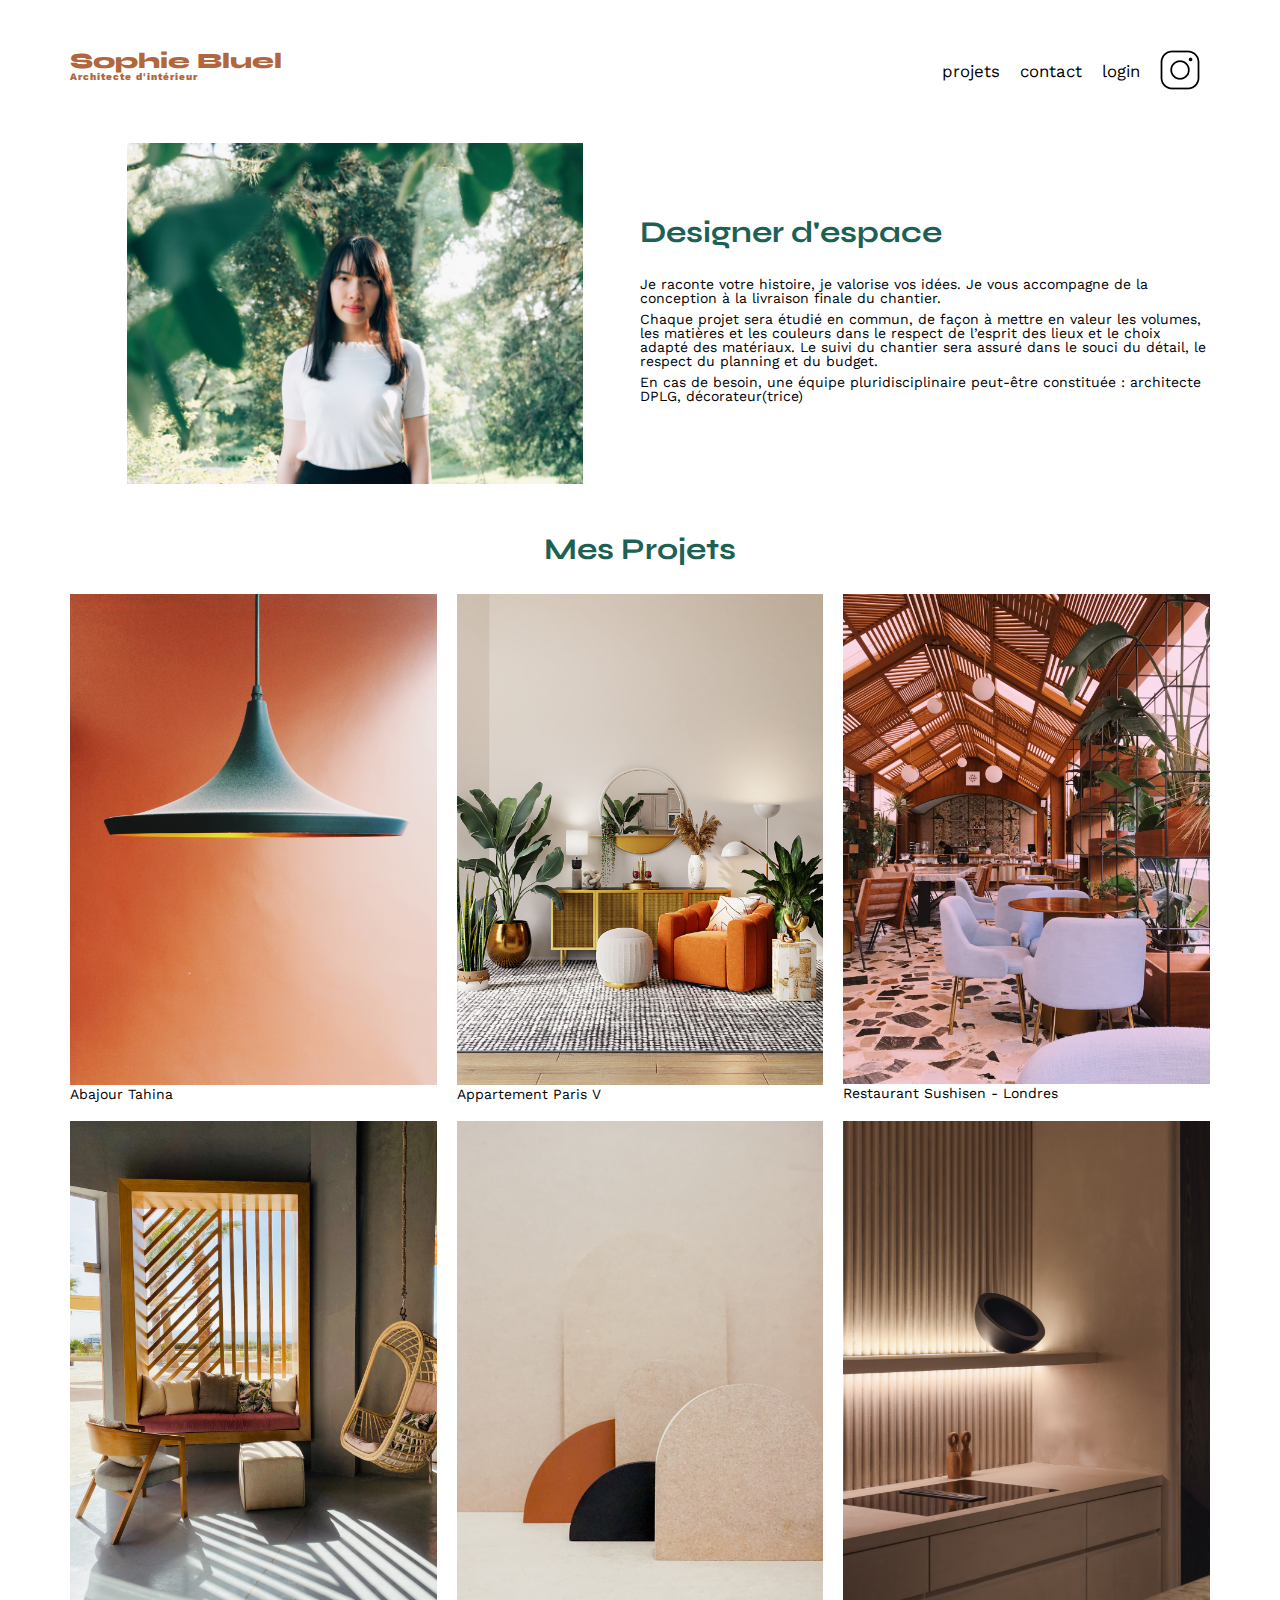
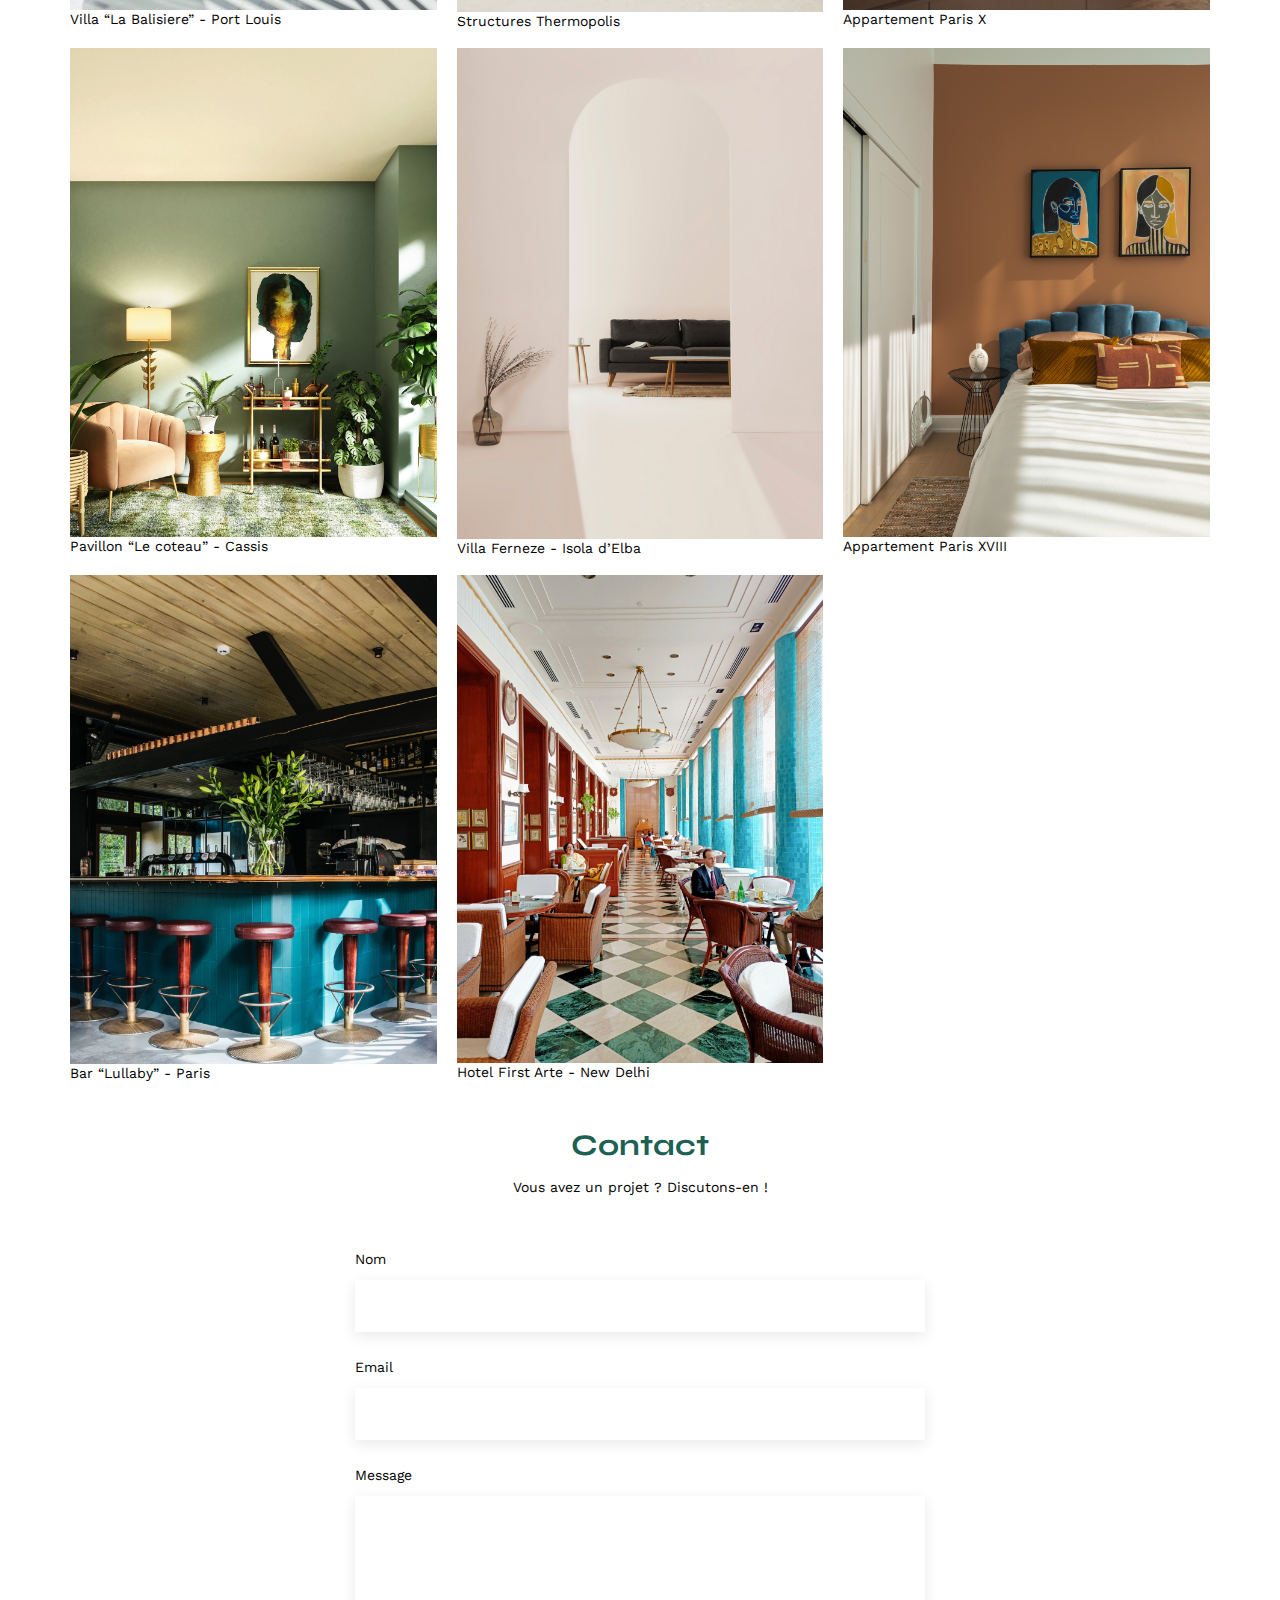
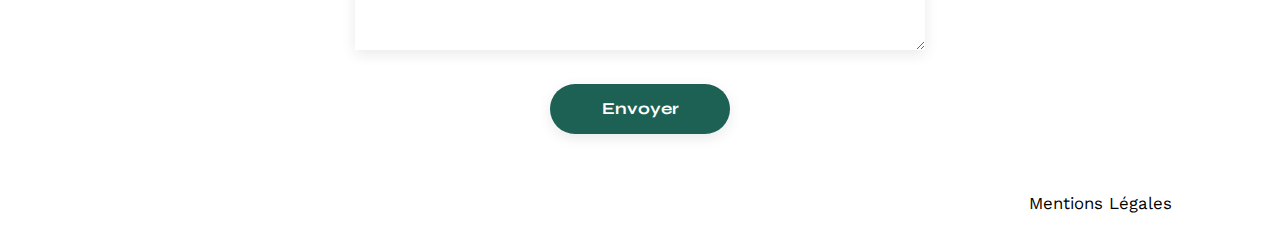
==== FrontEnd/index.html @ 3df74bb8 "Adding the base of the front-end and back-end code to remote repository" ====
<!DOCTYPE html>
<html lang="fr">
<head>
	<meta charset="UTF-8">
	<title>Sophie Bluel - Architecte d'intérieur</title>
	<meta name="viewport" content="width=device-width, initial-scale=1.0">
	<link rel="preconnect" href="https://fonts.googleapis.com">
	<link rel="preconnect" href="https://fonts.gstatic.com" crossorigin>
	<link href="https://fonts.googleapis.com/css2?family=Syne:wght@700;800&family=Work+Sans&display=swap" rel="stylesheet">
	<meta name="description" content="">
	<link rel="stylesheet" href="./assets/style.css">
</head>
<body>
<header>
	<h1>Sophie Bluel <span>Architecte d'intérieur</span></h1>
	<nav>
		<ul>
			<li>projets</li>
			<li>contact</li>
			<li>login</li>
			<li><img src="./assets/icons/instagram.png" alt="Instagram"></li>
		</ul>
	</nav>
</header>
<main>
	<section id="introduction">
		<figure>
			<img src="./assets/images/sophie-bluel.png" alt="">
		</figure>
		<article>
			<h2>Designer d'espace</h2>
			<p>Je raconte votre histoire, je valorise vos idées. Je vous accompagne de la conception à la livraison finale du chantier.</p>
			<p>Chaque projet sera étudié en commun, de façon à mettre en valeur les volumes, les matières et les couleurs dans le respect de l’esprit des lieux et le choix adapté des matériaux. Le suivi du chantier sera assuré dans le souci du détail, le respect du planning et du budget.</p>
			<p>En cas de besoin, une équipe pluridisciplinaire peut-être constituée : architecte DPLG, décorateur(trice)</p>
		</article>
	</section>
	<section id="portfolio">
		<h2>Mes Projets</h2>
		<div class="gallery">
			<figure>
				<img src="assets/images/abajour-tahina.png" alt="Abajour Tahina">
				<figcaption>Abajour Tahina</figcaption>
			</figure>
			<figure>
				<img src="assets/images/appartement-paris-v.png" alt="Appartement Paris V">
				<figcaption>Appartement Paris V</figcaption>
			</figure>
			<figure>
				<img src="assets/images/restaurant-sushisen-londres.png" alt="Restaurant Sushisen - Londres">
				<figcaption>Restaurant Sushisen - Londres</figcaption>
			</figure>
			<figure>
				<img src="assets/images/la-balisiere.png" alt="Villa “La Balisiere” - Port Louis">
				<figcaption>Villa “La Balisiere” - Port Louis</figcaption>
			</figure>
			<figure>
				<img src="assets/images/structures-thermopolis.png" alt="Structures Thermopolis">
				<figcaption>Structures Thermopolis</figcaption>
			</figure>
			<figure>
				<img src="assets/images/appartement-paris-x.png" alt="Appartement Paris X">
				<figcaption>Appartement Paris X</figcaption>
			</figure>
			<figure>
				<img src="assets/images/le-coteau-cassis.png" alt="Pavillon “Le coteau” - Cassis">
				<figcaption>Pavillon “Le coteau” - Cassis</figcaption>
			</figure>
			<figure>
				<img src="assets/images/villa-ferneze.png" alt="Villa Ferneze - Isola d’Elba">
				<figcaption>Villa Ferneze - Isola d’Elba</figcaption>
			</figure>
			<figure>
				<img src="assets/images/appartement-paris-xviii.png" alt="Appartement Paris XVIII">
				<figcaption>Appartement Paris XVIII</figcaption>
			</figure>
			<figure>
				<img src="assets/images/bar-lullaby-paris.png" alt="Bar “Lullaby” - Paris">
				<figcaption>Bar “Lullaby” - Paris</figcaption>
			</figure>
			<figure>
				<img src="assets/images/hotel-first-arte-new-delhi.png" alt="Hotel First Arte - New Delhi">
				<figcaption>Hotel First Arte - New Delhi</figcaption>
			</figure>
		</div>
	</section>
	<section id="contact">
		<h2>Contact</h2>
		<p>Vous avez un projet ? Discutons-en !</p>
		<form action="#" method="post">
			<label for="name">Nom</label>
			<input type="text" name="name" id="name">
			<label for="email">Email</label>
			<input type="email" name="email" id="email">
			<label for="message">Message</label>
			<textarea name="message" id="message" cols="30" rows="10"></textarea>
			<input type="submit" value="Envoyer">
		</form>
	</section>
</main>

<footer>
	<nav>
		<ul>
			<li>Mentions Légales</li>
		</ul>
	</nav>
</footer>
</body>
</html>
---- FrontEnd/assets/style.css ----
/* http://meyerweb.com/eric/tools/css/reset/
   v2.0 | 20110126
   License: none (public domain)
*/

html, body, div, span, applet, object, iframe,
h1, h2, h3, h4, h5, h6, p, blockquote, pre,
a, abbr, acronym, address, big, cite, code,
del, dfn, em, img, ins, kbd, q, s, samp,
small, strike, strong, sub, sup, tt, var,
b, u, i, center,
dl, dt, dd, ol, ul, li,
fieldset, form, label, legend,
table, caption, tbody, tfoot, thead, tr, th, td,
article, aside, canvas, details, embed,
figure, figcaption, footer, header, hgroup,
menu, nav, output, ruby, section, summary,
time, mark, audio, video {
	margin: 0;
	padding: 0;
	border: 0;
	font-size: 100%;
	font: inherit;
	vertical-align: baseline;
}
/* HTML5 display-role reset for older browsers */
article, aside, details, figcaption, figure,
footer, header, hgroup, menu, nav, section {
	display: block;
}
body {
	line-height: 1;
}
ol, ul {
	list-style: none;
}
blockquote, q {
	quotes: none;
}
blockquote:before, blockquote:after,
q:before, q:after {
	content: '';
	content: none;
}
table {
	border-collapse: collapse;
	border-spacing: 0;
}
/** end reset css**/
body {
	max-width: 1140px;
	margin:auto;
	font-family: 'Work Sans' ;
	font-size: 14px;
}
header {
	display: flex;
	justify-content: space-between;
	margin: 50px 0
}
section {
	margin: 50px 0
}

h1{
	display: flex;
	flex-direction: column;
	font-family: 'Syne';
	font-size: 22px;
	font-weight: 800;
	color: #B1663C
}

h1 > span {
	font-family: 'Work Sans';
	font-size:10px;
	letter-spacing: 0.1em;
;
}

h2{
	font-family: 'Syne';
	font-weight: 700;
	font-size: 30px;
	color: #1D6154
}
nav ul {
	display: flex;
	align-items: center;
	list-style-type: none;

}
nav li {
	padding: 0 10px;
	font-size: 1.2em;
}

li:hover {
	color: #B1663C;
}
#introduction {
	display: flex;
	align-items: center;
}
#introduction figure {
	flex: 1
}
#introduction img {
	display: block;
	margin: auto;
	width: 80%;
}

#introduction article {
	flex: 1
}
#introduction h2 {
	margin-bottom: 1em;
}

#introduction p {
	margin-bottom: 0.5em;
}
#portfolio h2 {
	text-align: center;
	margin-bottom: 1em;
}
.gallery {
	width: 100%;
	display: grid;
	grid-template-columns: 1fr 1fr 1fr;
	grid-column-gap: 20px;
	grid-row-gap: 20px;
}

.gallery img {
	width: 100%;

}
#contact {
	width: 50%;
margin: auto;
}
#contact > * {
	text-align: center;

}
#contact h2{
	margin-bottom: 20px;
}
#contact form {
	text-align: left;
	margin-top:30px;
	display: flex;
	flex-direction: column;
}

#contact input {
	height: 50px;
	font-size: 1.2em;
	border: none;
	box-shadow: 0px 4px 14px rgba(0, 0, 0, 0.09);
}
#contact label {
	margin: 2em 0 1em 0;
}
#contact textarea {
	border: none;
	box-shadow: 0px 4px 14px rgba(0, 0, 0, 0.09);
}

input[type="submit"]{
	font-family: 'Syne';
	font-weight: 700;
	color: white;
	background-color: #1D6154;
	margin : 2em auto ;
	width: 180px;
	text-align: center;
	border-radius: 60px ;
}

footer nav ul {
	display: flex;
	justify-content: flex-end;
	margin: 2em
}
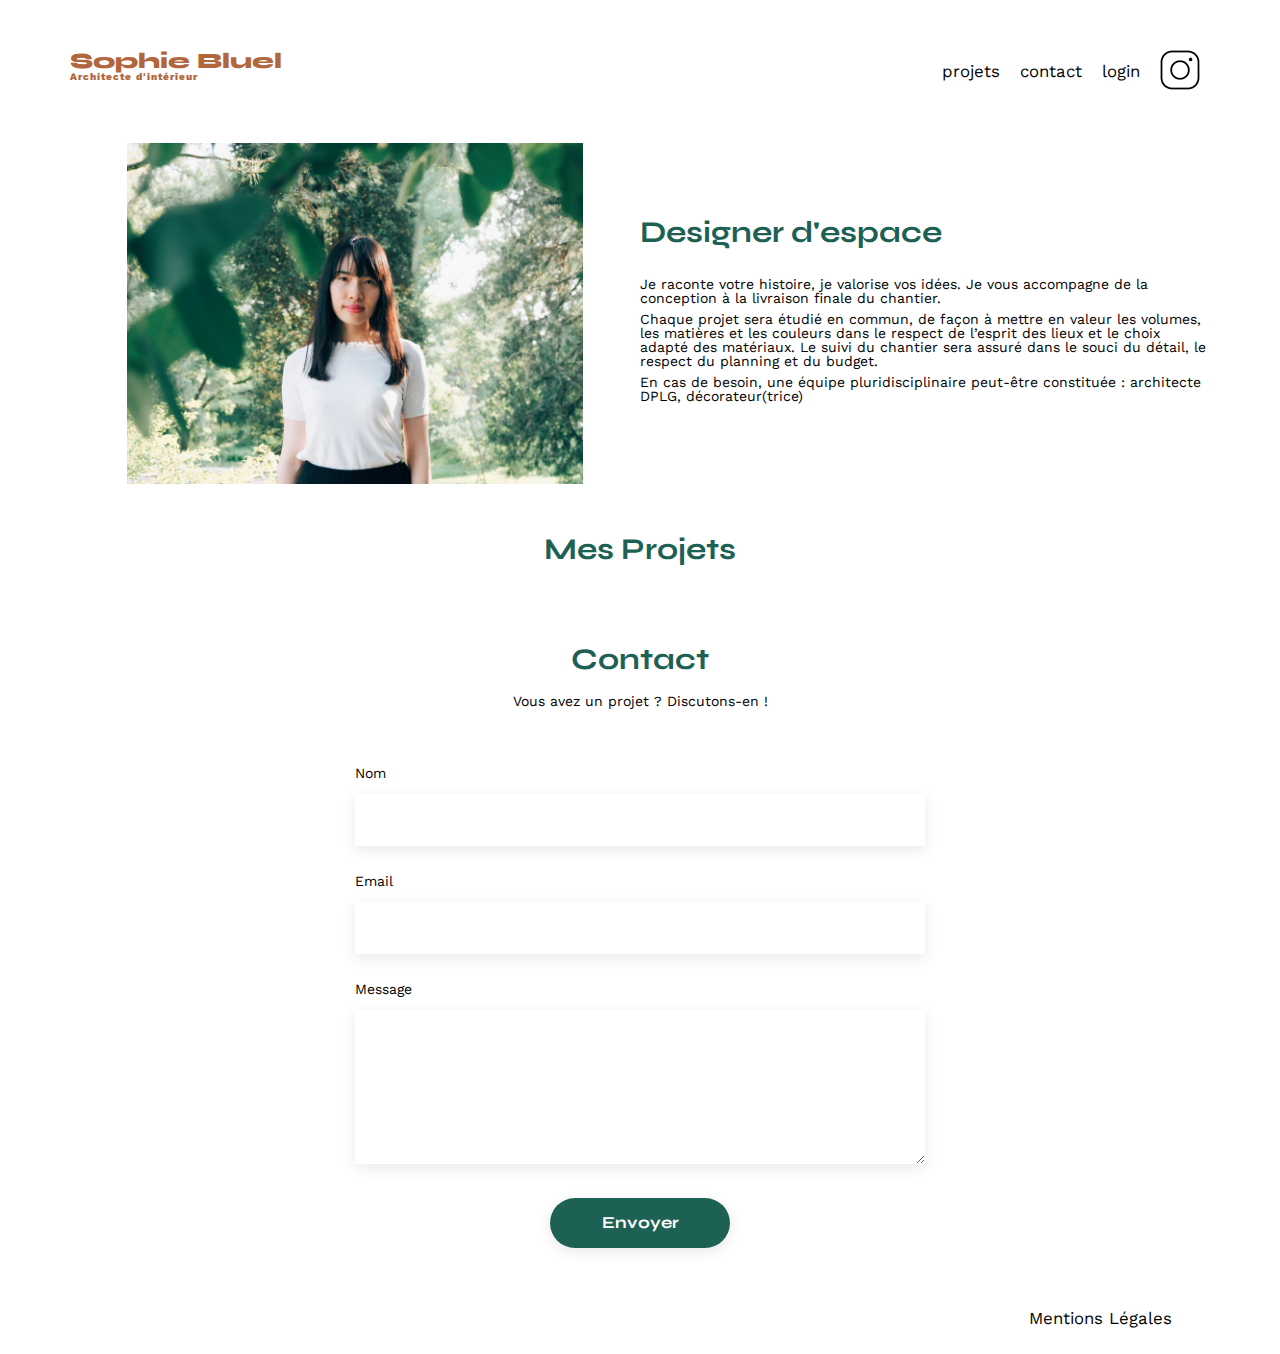
==== commit 4e57f8b7: "added main.js to show elements in gallery" ====
--- a/FrontEnd/index.html
+++ b/FrontEnd/index.html
@@ -1,109 +1,118 @@
 <!DOCTYPE html>
 <html lang="fr">
+
 <head>
 	<meta charset="UTF-8">
 	<title>Sophie Bluel - Architecte d'intérieur</title>
 	<meta name="viewport" content="width=device-width, initial-scale=1.0">
 	<link rel="preconnect" href="https://fonts.googleapis.com">
 	<link rel="preconnect" href="https://fonts.gstatic.com" crossorigin>
-	<link href="https://fonts.googleapis.com/css2?family=Syne:wght@700;800&family=Work+Sans&display=swap" rel="stylesheet">
+	<link href="https://fonts.googleapis.com/css2?family=Syne:wght@700;800&family=Work+Sans&display=swap"
+		rel="stylesheet">
 	<meta name="description" content="">
 	<link rel="stylesheet" href="./assets/style.css">
+	<script src="./main.js" defer></script>
 </head>
+
 <body>
-<header>
-	<h1>Sophie Bluel <span>Architecte d'intérieur</span></h1>
-	<nav>
-		<ul>
-			<li>projets</li>
-			<li>contact</li>
-			<li>login</li>
-			<li><img src="./assets/icons/instagram.png" alt="Instagram"></li>
-		</ul>
-	</nav>
-</header>
-<main>
-	<section id="introduction">
-		<figure>
-			<img src="./assets/images/sophie-bluel.png" alt="">
-		</figure>
-		<article>
-			<h2>Designer d'espace</h2>
-			<p>Je raconte votre histoire, je valorise vos idées. Je vous accompagne de la conception à la livraison finale du chantier.</p>
-			<p>Chaque projet sera étudié en commun, de façon à mettre en valeur les volumes, les matières et les couleurs dans le respect de l’esprit des lieux et le choix adapté des matériaux. Le suivi du chantier sera assuré dans le souci du détail, le respect du planning et du budget.</p>
-			<p>En cas de besoin, une équipe pluridisciplinaire peut-être constituée : architecte DPLG, décorateur(trice)</p>
-		</article>
-	</section>
-	<section id="portfolio">
-		<h2>Mes Projets</h2>
-		<div class="gallery">
+	<header>
+		<h1>Sophie Bluel <span>Architecte d'intérieur</span></h1>
+		<nav>
+			<ul>
+				<li>projets</li>
+				<li>contact</li>
+				<li>login</li>
+				<li><img src="./assets/icons/instagram.png" alt="Instagram"></li>
+			</ul>
+		</nav>
+	</header>
+	<main>
+		<section id="introduction">
 			<figure>
-				<img src="assets/images/abajour-tahina.png" alt="Abajour Tahina">
-				<figcaption>Abajour Tahina</figcaption>
+				<img src="./assets/images/sophie-bluel.png" alt="">
 			</figure>
-			<figure>
-				<img src="assets/images/appartement-paris-v.png" alt="Appartement Paris V">
-				<figcaption>Appartement Paris V</figcaption>
-			</figure>
-			<figure>
-				<img src="assets/images/restaurant-sushisen-londres.png" alt="Restaurant Sushisen - Londres">
-				<figcaption>Restaurant Sushisen - Londres</figcaption>
-			</figure>
-			<figure>
-				<img src="assets/images/la-balisiere.png" alt="Villa “La Balisiere” - Port Louis">
-				<figcaption>Villa “La Balisiere” - Port Louis</figcaption>
-			</figure>
-			<figure>
-				<img src="assets/images/structures-thermopolis.png" alt="Structures Thermopolis">
-				<figcaption>Structures Thermopolis</figcaption>
-			</figure>
-			<figure>
-				<img src="assets/images/appartement-paris-x.png" alt="Appartement Paris X">
-				<figcaption>Appartement Paris X</figcaption>
-			</figure>
-			<figure>
-				<img src="assets/images/le-coteau-cassis.png" alt="Pavillon “Le coteau” - Cassis">
-				<figcaption>Pavillon “Le coteau” - Cassis</figcaption>
-			</figure>
-			<figure>
-				<img src="assets/images/villa-ferneze.png" alt="Villa Ferneze - Isola d’Elba">
-				<figcaption>Villa Ferneze - Isola d’Elba</figcaption>
-			</figure>
-			<figure>
-				<img src="assets/images/appartement-paris-xviii.png" alt="Appartement Paris XVIII">
-				<figcaption>Appartement Paris XVIII</figcaption>
-			</figure>
-			<figure>
-				<img src="assets/images/bar-lullaby-paris.png" alt="Bar “Lullaby” - Paris">
-				<figcaption>Bar “Lullaby” - Paris</figcaption>
-			</figure>
-			<figure>
-				<img src="assets/images/hotel-first-arte-new-delhi.png" alt="Hotel First Arte - New Delhi">
-				<figcaption>Hotel First Arte - New Delhi</figcaption>
-			</figure>
-		</div>
-	</section>
-	<section id="contact">
-		<h2>Contact</h2>
-		<p>Vous avez un projet ? Discutons-en !</p>
-		<form action="#" method="post">
-			<label for="name">Nom</label>
-			<input type="text" name="name" id="name">
-			<label for="email">Email</label>
-			<input type="email" name="email" id="email">
-			<label for="message">Message</label>
-			<textarea name="message" id="message" cols="30" rows="10"></textarea>
-			<input type="submit" value="Envoyer">
-		</form>
-	</section>
-</main>
+			<article>
+				<h2>Designer d'espace</h2>
+				<p>Je raconte votre histoire, je valorise vos idées. Je vous accompagne de la conception à la livraison
+					finale du chantier.</p>
+				<p>Chaque projet sera étudié en commun, de façon à mettre en valeur les volumes, les matières et les
+					couleurs dans le respect de l’esprit des lieux et le choix adapté des matériaux. Le suivi du
+					chantier sera assuré dans le souci du détail, le respect du planning et du budget.</p>
+				<p>En cas de besoin, une équipe pluridisciplinaire peut-être constituée : architecte DPLG,
+					décorateur(trice)</p>
+			</article>
+		</section>
+		<section id="portfolio">
+			<h2>Mes Projets</h2>
+			<div class="gallery">
+				<!-- <figure>
+					<img src="assets/images/abajour-tahina.png" alt="Abajour Tahina">
+					<figcaption>Abajour Tahina</figcaption>
+				</figure>
+				<figure>
+					<img src="assets/images/appartement-paris-v.png" alt="Appartement Paris V">
+					<figcaption>Appartement Paris V</figcaption>
+				</figure>
+				<figure>
+					<img src="assets/images/restaurant-sushisen-londres.png" alt="Restaurant Sushisen - Londres">
+					<figcaption>Restaurant Sushisen - Londres</figcaption>
+				</figure>
+				<figure>
+					<img src="assets/images/la-balisiere.png" alt="Villa “La Balisiere” - Port Louis">
+					<figcaption>Villa “La Balisiere” - Port Louis</figcaption>
+				</figure>
+				<figure>
+					<img src="assets/images/structures-thermopolis.png" alt="Structures Thermopolis">
+					<figcaption>Structures Thermopolis</figcaption>
+				</figure>
+				<figure>
+					<img src="assets/images/appartement-paris-x.png" alt="Appartement Paris X">
+					<figcaption>Appartement Paris X</figcaption>
+				</figure>
+				<figure>
+					<img src="assets/images/le-coteau-cassis.png" alt="Pavillon “Le coteau” - Cassis">
+					<figcaption>Pavillon “Le coteau” - Cassis</figcaption>
+				</figure>
+				<figure>
+					<img src="assets/images/villa-ferneze.png" alt="Villa Ferneze - Isola d’Elba">
+					<figcaption>Villa Ferneze - Isola d’Elba</figcaption>
+				</figure>
+				<figure>
+					<img src="assets/images/appartement-paris-xviii.png" alt="Appartement Paris XVIII">
+					<figcaption>Appartement Paris XVIII</figcaption>
+				</figure>
+				<figure>
+					<img src="assets/images/bar-lullaby-paris.png" alt="Bar “Lullaby” - Paris">
+					<figcaption>Bar “Lullaby” - Paris</figcaption>
+				</figure>
+				<figure>
+					<img src="assets/images/hotel-first-arte-new-delhi.png" alt="Hotel First Arte - New Delhi">
+					<figcaption>Hotel First Arte - New Delhi</figcaption>
+				</figure> -->
+			</div>
+		</section>
+		<section id="contact">
+			<h2>Contact</h2>
+			<p>Vous avez un projet ? Discutons-en !</p>
+			<form action="#" method="post">
+				<label for="name">Nom</label>
+				<input type="text" name="name" id="name">
+				<label for="email">Email</label>
+				<input type="email" name="email" id="email">
+				<label for="message">Message</label>
+				<textarea name="message" id="message" cols="30" rows="10"></textarea>
+				<input type="submit" value="Envoyer">
+			</form>
+		</section>
+	</main>
 
-<footer>
-	<nav>
-		<ul>
-			<li>Mentions Légales</li>
-		</ul>
-	</nav>
-</footer>
+	<footer>
+		<nav>
+			<ul>
+				<li>Mentions Légales</li>
+			</ul>
+		</nav>
+	</footer>
 </body>
-</html>
+
+</html>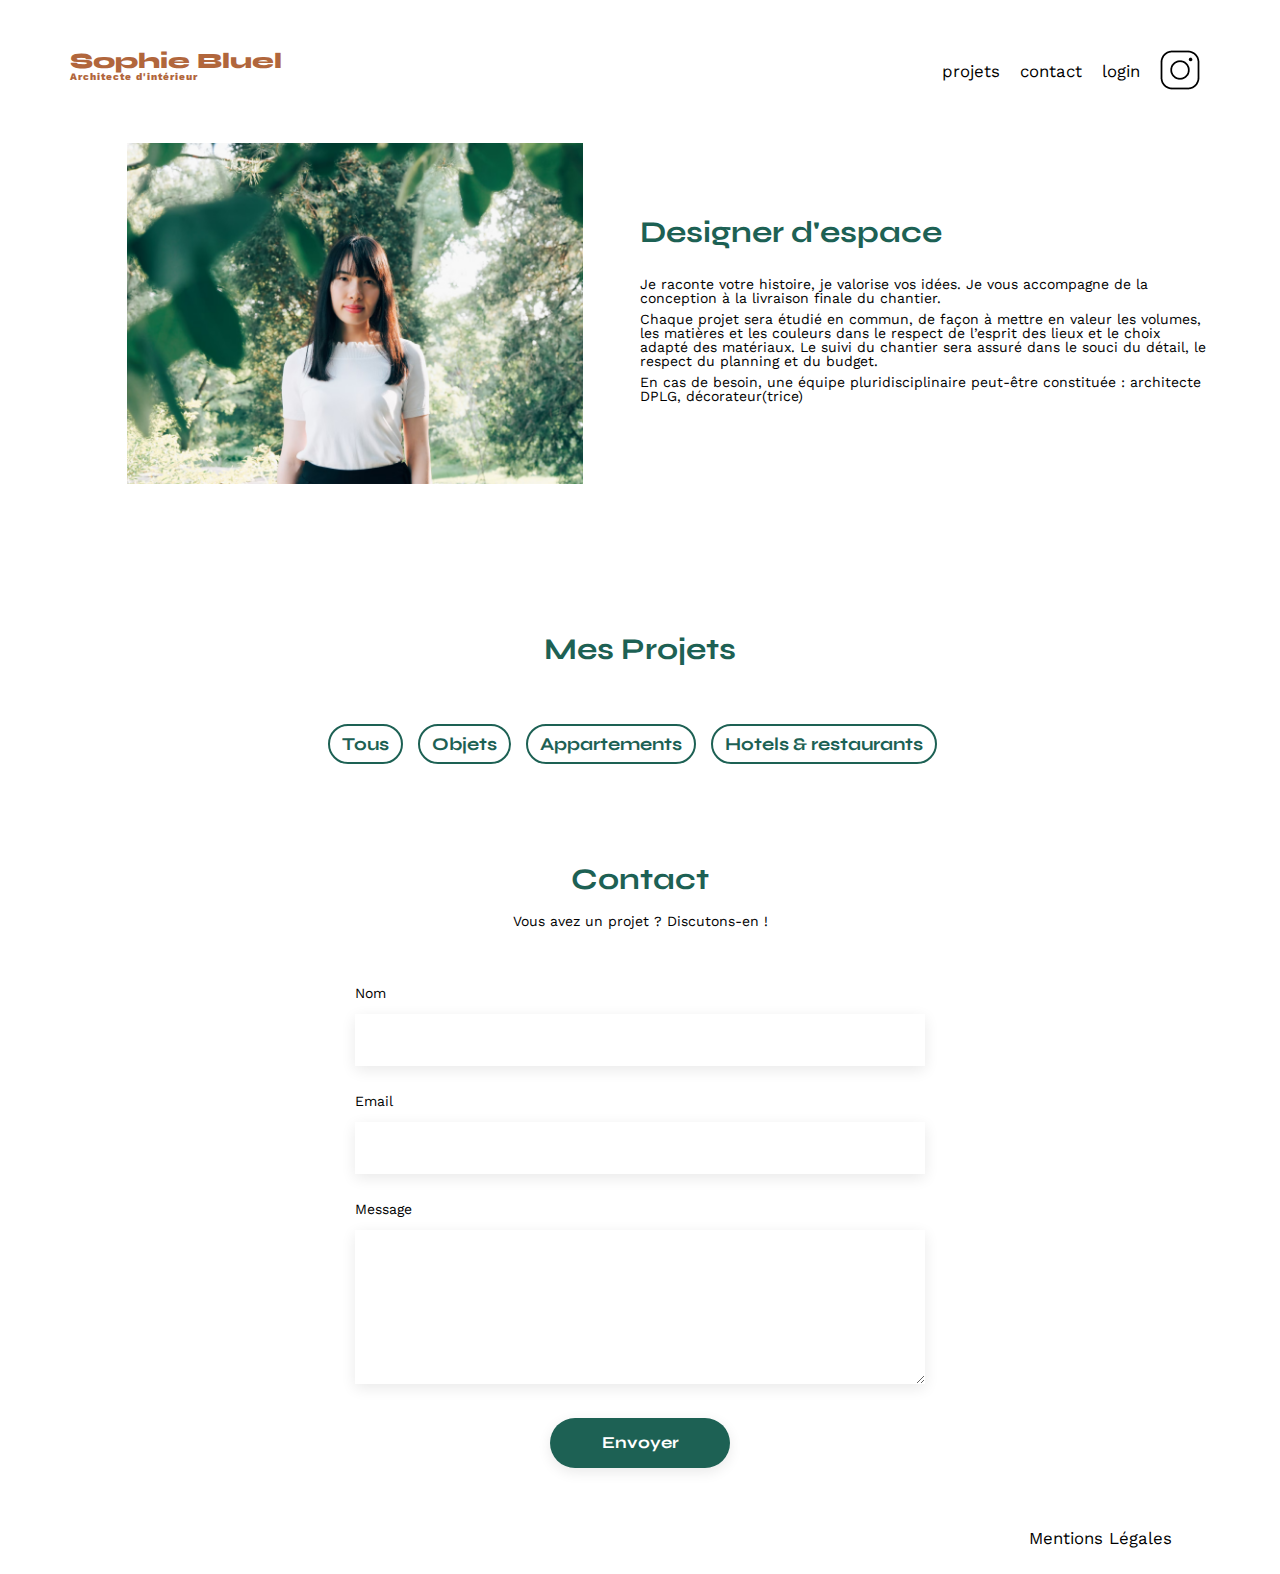
==== commit 40e78153: "added section filters and style" ====
--- a/FrontEnd/index.html
+++ b/FrontEnd/index.html
@@ -44,51 +44,13 @@
 		</section>
 		<section id="portfolio">
 			<h2>Mes Projets</h2>
+			<div class="filtres">
+				<button class="btn" type="button">Tous</button>
+				<button class="btn" type="button">Objets</button>
+				<button class="btn" type="button">Appartements</button>
+				<button class="btn" type="button">Hotels & restaurants</button>
+			</div>
 			<div class="gallery">
-				<!-- <figure>
-					<img src="assets/images/abajour-tahina.png" alt="Abajour Tahina">
-					<figcaption>Abajour Tahina</figcaption>
-				</figure>
-				<figure>
-					<img src="assets/images/appartement-paris-v.png" alt="Appartement Paris V">
-					<figcaption>Appartement Paris V</figcaption>
-				</figure>
-				<figure>
-					<img src="assets/images/restaurant-sushisen-londres.png" alt="Restaurant Sushisen - Londres">
-					<figcaption>Restaurant Sushisen - Londres</figcaption>
-				</figure>
-				<figure>
-					<img src="assets/images/la-balisiere.png" alt="Villa “La Balisiere” - Port Louis">
-					<figcaption>Villa “La Balisiere” - Port Louis</figcaption>
-				</figure>
-				<figure>
-					<img src="assets/images/structures-thermopolis.png" alt="Structures Thermopolis">
-					<figcaption>Structures Thermopolis</figcaption>
-				</figure>
-				<figure>
-					<img src="assets/images/appartement-paris-x.png" alt="Appartement Paris X">
-					<figcaption>Appartement Paris X</figcaption>
-				</figure>
-				<figure>
-					<img src="assets/images/le-coteau-cassis.png" alt="Pavillon “Le coteau” - Cassis">
-					<figcaption>Pavillon “Le coteau” - Cassis</figcaption>
-				</figure>
-				<figure>
-					<img src="assets/images/villa-ferneze.png" alt="Villa Ferneze - Isola d’Elba">
-					<figcaption>Villa Ferneze - Isola d’Elba</figcaption>
-				</figure>
-				<figure>
-					<img src="assets/images/appartement-paris-xviii.png" alt="Appartement Paris XVIII">
-					<figcaption>Appartement Paris XVIII</figcaption>
-				</figure>
-				<figure>
-					<img src="assets/images/bar-lullaby-paris.png" alt="Bar “Lullaby” - Paris">
-					<figcaption>Bar “Lullaby” - Paris</figcaption>
-				</figure>
-				<figure>
-					<img src="assets/images/hotel-first-arte-new-delhi.png" alt="Hotel First Arte - New Delhi">
-					<figcaption>Hotel First Arte - New Delhi</figcaption>
-				</figure> -->
 			</div>
 		</section>
 		<section id="contact">
--- a/FrontEnd/assets/style.css
+++ b/FrontEnd/assets/style.css
@@ -3,186 +3,293 @@
    License: none (public domain)
 */
 
-html, body, div, span, applet, object, iframe,
-h1, h2, h3, h4, h5, h6, p, blockquote, pre,
-a, abbr, acronym, address, big, cite, code,
-del, dfn, em, img, ins, kbd, q, s, samp,
-small, strike, strong, sub, sup, tt, var,
-b, u, i, center,
-dl, dt, dd, ol, ul, li,
-fieldset, form, label, legend,
-table, caption, tbody, tfoot, thead, tr, th, td,
-article, aside, canvas, details, embed,
-figure, figcaption, footer, header, hgroup,
-menu, nav, output, ruby, section, summary,
-time, mark, audio, video {
-	margin: 0;
-	padding: 0;
-	border: 0;
-	font-size: 100%;
-	font: inherit;
-	vertical-align: baseline;
+html,
+body,
+div,
+span,
+applet,
+object,
+iframe,
+h1,
+h2,
+h3,
+h4,
+h5,
+h6,
+p,
+blockquote,
+pre,
+a,
+abbr,
+acronym,
+address,
+big,
+cite,
+code,
+del,
+dfn,
+em,
+img,
+ins,
+kbd,
+q,
+s,
+samp,
+small,
+strike,
+strong,
+sub,
+sup,
+tt,
+var,
+b,
+u,
+i,
+center,
+dl,
+dt,
+dd,
+ol,
+ul,
+li,
+fieldset,
+form,
+label,
+legend,
+table,
+caption,
+tbody,
+tfoot,
+thead,
+tr,
+th,
+td,
+article,
+aside,
+canvas,
+details,
+embed,
+figure,
+figcaption,
+footer,
+header,
+hgroup,
+menu,
+nav,
+output,
+ruby,
+section,
+summary,
+time,
+mark,
+audio,
+video {
+  margin: 0;
+  padding: 0;
+  border: 0;
+  font-size: 100%;
+  font: inherit;
+  vertical-align: baseline;
 }
 /* HTML5 display-role reset for older browsers */
-article, aside, details, figcaption, figure,
-footer, header, hgroup, menu, nav, section {
-	display: block;
+article,
+aside,
+details,
+figcaption,
+figure,
+footer,
+header,
+hgroup,
+menu,
+nav,
+section {
+  display: block;
 }
 body {
-	line-height: 1;
-}
-ol, ul {
-	list-style: none;
-}
-blockquote, q {
-	quotes: none;
-}
-blockquote:before, blockquote:after,
-q:before, q:after {
-	content: '';
-	content: none;
+  line-height: 1;
+}
+ol,
+ul {
+  list-style: none;
+}
+blockquote,
+q {
+  quotes: none;
+}
+blockquote:before,
+blockquote:after,
+q:before,
+q:after {
+  content: "";
+  content: none;
 }
 table {
-	border-collapse: collapse;
-	border-spacing: 0;
+  border-collapse: collapse;
+  border-spacing: 0;
 }
 /** end reset css**/
 body {
-	max-width: 1140px;
-	margin:auto;
-	font-family: 'Work Sans' ;
-	font-size: 14px;
+  max-width: 1140px;
+  margin: auto;
+  font-family: "Work Sans";
+  font-size: 14px;
 }
 header {
-	display: flex;
-	justify-content: space-between;
-	margin: 50px 0
+  display: flex;
+  justify-content: space-between;
+  margin: 50px 0;
 }
 section {
-	margin: 50px 0
-}
-
-h1{
-	display: flex;
-	flex-direction: column;
-	font-family: 'Syne';
-	font-size: 22px;
-	font-weight: 800;
-	color: #B1663C
+  margin: 50px 0;
+}
+
+h1 {
+  display: flex;
+  flex-direction: column;
+  font-family: "Syne";
+  font-size: 22px;
+  font-weight: 800;
+  color: #b1663c;
 }
 
 h1 > span {
-	font-family: 'Work Sans';
-	font-size:10px;
-	letter-spacing: 0.1em;
-;
-}
-
-h2{
-	font-family: 'Syne';
-	font-weight: 700;
-	font-size: 30px;
-	color: #1D6154
+  font-family: "Work Sans";
+  font-size: 10px;
+  letter-spacing: 0.1em;
+}
+
+h2 {
+  font-family: "Syne";
+  font-weight: 700;
+  font-size: 30px;
+  color: #1d6154;
 }
 nav ul {
-	display: flex;
-	align-items: center;
-	list-style-type: none;
-
+  display: flex;
+  align-items: center;
+  list-style-type: none;
 }
 nav li {
-	padding: 0 10px;
-	font-size: 1.2em;
+  padding: 0 10px;
+  font-size: 1.2em;
 }
 
 li:hover {
-	color: #B1663C;
+  color: #b1663c;
 }
 #introduction {
-	display: flex;
-	align-items: center;
+  display: flex;
+  align-items: center;
 }
 #introduction figure {
-	flex: 1
+  flex: 1;
 }
 #introduction img {
-	display: block;
-	margin: auto;
-	width: 80%;
+  display: block;
+  margin: auto;
+  width: 80%;
 }
 
 #introduction article {
-	flex: 1
+  flex: 1;
 }
 #introduction h2 {
-	margin-bottom: 1em;
+  margin-bottom: 1em;
 }
 
 #introduction p {
-	margin-bottom: 0.5em;
+  margin-bottom: 0.5em;
 }
 #portfolio h2 {
-	text-align: center;
-	margin-bottom: 1em;
+  text-align: center;
+  margin-bottom: 1em;
+  margin-top: 150px;
 }
 .gallery {
-	width: 100%;
-	display: grid;
-	grid-template-columns: 1fr 1fr 1fr;
-	grid-column-gap: 20px;
-	grid-row-gap: 20px;
+  width: 100%;
+  display: grid;
+  grid-template-columns: 1fr 1fr 1fr;
+  grid-column-gap: 20px;
+  grid-row-gap: 20px;
 }
 
 .gallery img {
-	width: 100%;
-
+  width: 100%;
 }
 #contact {
-	width: 50%;
-margin: auto;
+  width: 50%;
+  margin: auto;
 }
 #contact > * {
-	text-align: center;
-
-}
-#contact h2{
-	margin-bottom: 20px;
+  text-align: center;
+}
+#contact h2 {
+  margin-bottom: 20px;
 }
 #contact form {
-	text-align: left;
-	margin-top:30px;
-	display: flex;
-	flex-direction: column;
+  text-align: left;
+  margin-top: 30px;
+  display: flex;
+  flex-direction: column;
 }
 
 #contact input {
-	height: 50px;
-	font-size: 1.2em;
-	border: none;
-	box-shadow: 0px 4px 14px rgba(0, 0, 0, 0.09);
+  height: 50px;
+  font-size: 1.2em;
+  border: none;
+  box-shadow: 0px 4px 14px rgba(0, 0, 0, 0.09);
 }
 #contact label {
-	margin: 2em 0 1em 0;
+  margin: 2em 0 1em 0;
 }
 #contact textarea {
-	border: none;
-	box-shadow: 0px 4px 14px rgba(0, 0, 0, 0.09);
-}
-
-input[type="submit"]{
-	font-family: 'Syne';
-	font-weight: 700;
-	color: white;
-	background-color: #1D6154;
-	margin : 2em auto ;
-	width: 180px;
-	text-align: center;
-	border-radius: 60px ;
+  border: none;
+  box-shadow: 0px 4px 14px rgba(0, 0, 0, 0.09);
+}
+
+input[type="submit"] {
+  font-family: "Syne";
+  font-weight: 700;
+  color: white;
+  background-color: #1d6154;
+  margin: 2em auto;
+  width: 180px;
+  text-align: center;
+  border-radius: 60px;
 }
 
 footer nav ul {
-	display: flex;
-	justify-content: flex-end;
-	margin: 2em
-}
-
+  display: flex;
+  justify-content: flex-end;
+  margin: 2em;
+}
+
+/****** 
+
+added code for the filters section 
+
+******/
+
+.filtres {
+  display: flex;
+  align-items: center;
+  justify-content: center;
+  padding: 30px 0 50px 0;
+}
+
+.filtres .btn {
+  margin-right: 15px;
+  padding: 7px 12px;
+  border-radius: 36px;
+  background-color: white;
+  border: 2px solid #1d6154;
+  font-family: "Syne";
+  font-weight: 700;
+  font-size: 18px;
+  color: #1d6154;
+}
+
+.filtres .btn:hover {
+  background-color: #1d6154;
+  color: white;
+}
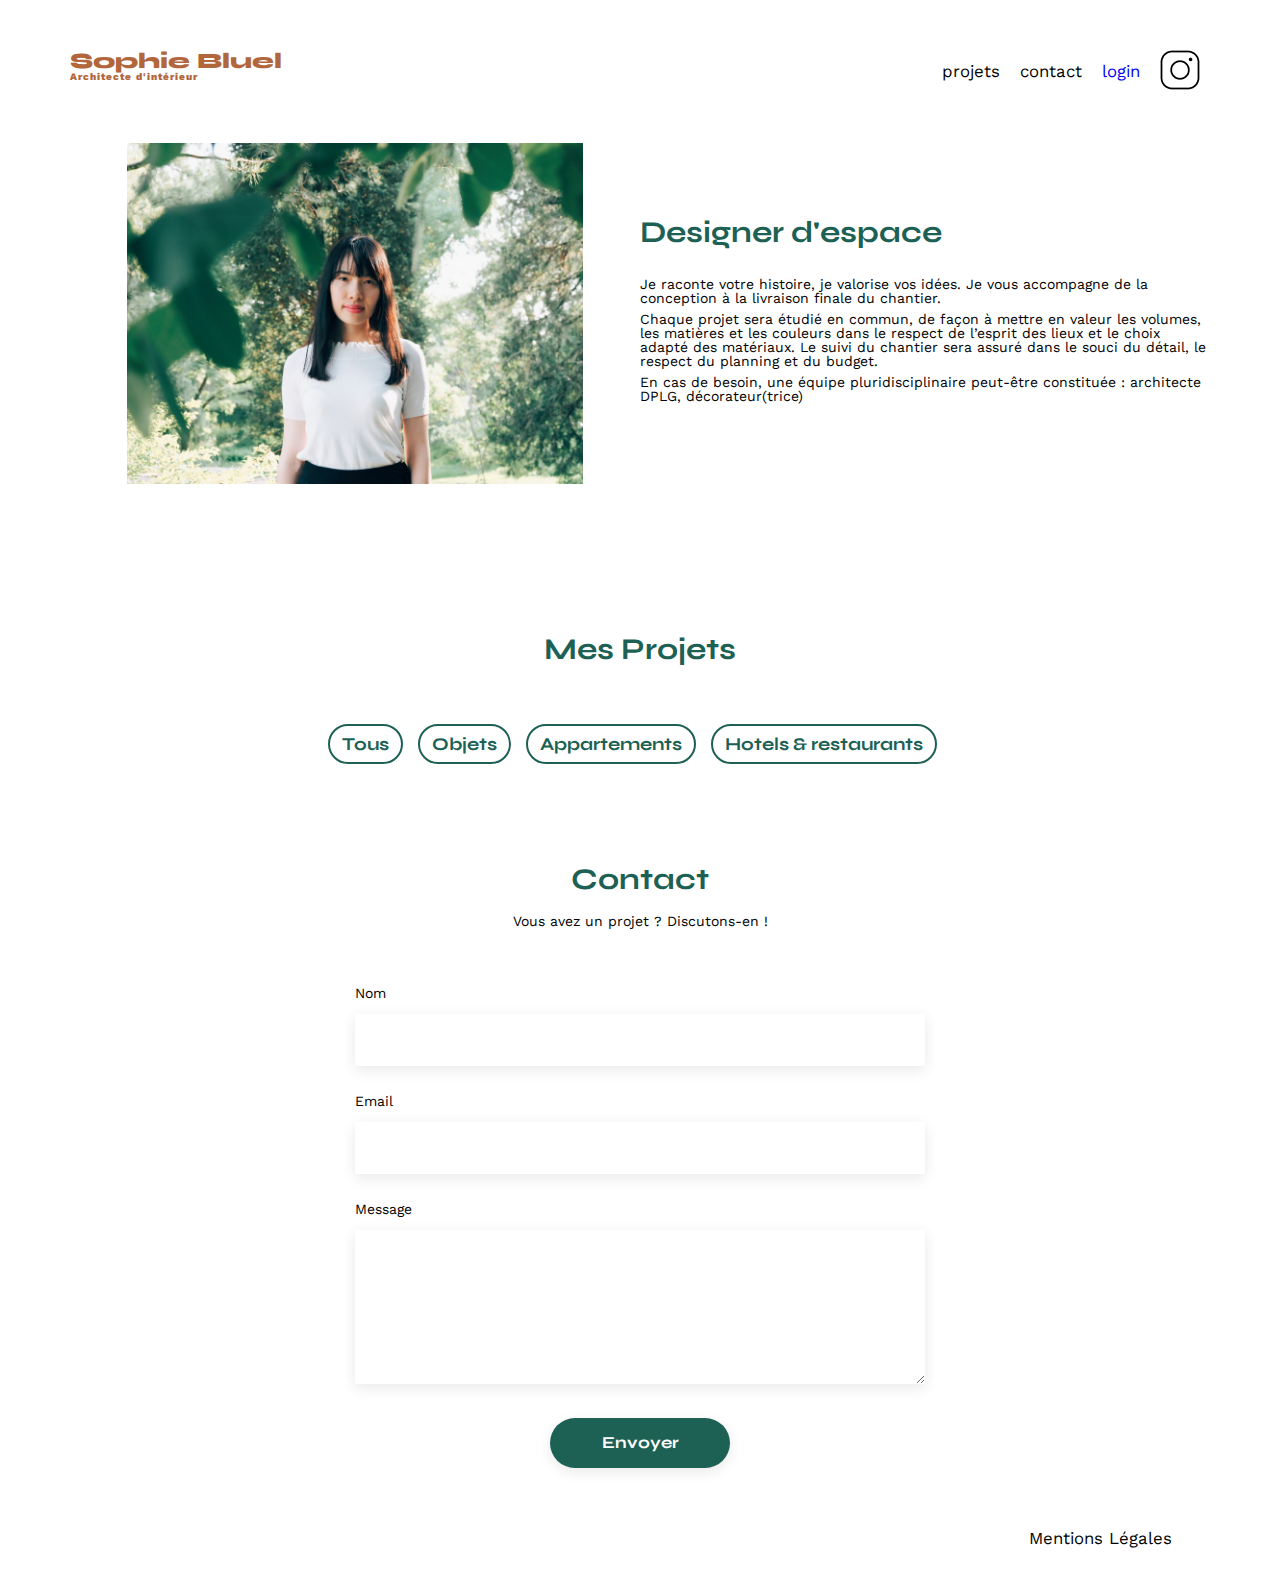
==== commit 0699360a: "added the login page" ====
--- a/FrontEnd/index.html
+++ b/FrontEnd/index.html
@@ -21,7 +21,9 @@
 			<ul>
 				<li>projets</li>
 				<li>contact</li>
-				<li>login</li>
+				<a href="./pagelogin.html" target="_blank">
+					<li>login</li>
+				</a>
 				<li><img src="./assets/icons/instagram.png" alt="Instagram"></li>
 			</ul>
 		</nav>
@@ -45,10 +47,10 @@
 		<section id="portfolio">
 			<h2>Mes Projets</h2>
 			<div class="filtres">
-				<button class="btn" type="button">Tous</button>
-				<button class="btn" type="button">Objets</button>
-				<button class="btn" type="button">Appartements</button>
-				<button class="btn" type="button">Hotels & restaurants</button>
+				<button class="btn-tous" type="button">Tous</button>
+				<button class="btn-objets" type="button">Objets</button>
+				<button class="btn-appartements" type="button">Appartements</button>
+				<button class="btn-hotels-restaurants" type="button">Hotels & restaurants</button>
 			</div>
 			<div class="gallery">
 			</div>
--- a/FrontEnd/assets/style.css
+++ b/FrontEnd/assets/style.css
@@ -277,7 +277,7 @@
   padding: 30px 0 50px 0;
 }
 
-.filtres .btn {
+.filtres button {
   margin-right: 15px;
   padding: 7px 12px;
   border-radius: 36px;
@@ -289,7 +289,11 @@
   color: #1d6154;
 }
 
-.filtres .btn:hover {
+.filtres button:hover {
   background-color: #1d6154;
   color: white;
 }
+
+a {
+  text-decoration: none;
+}
